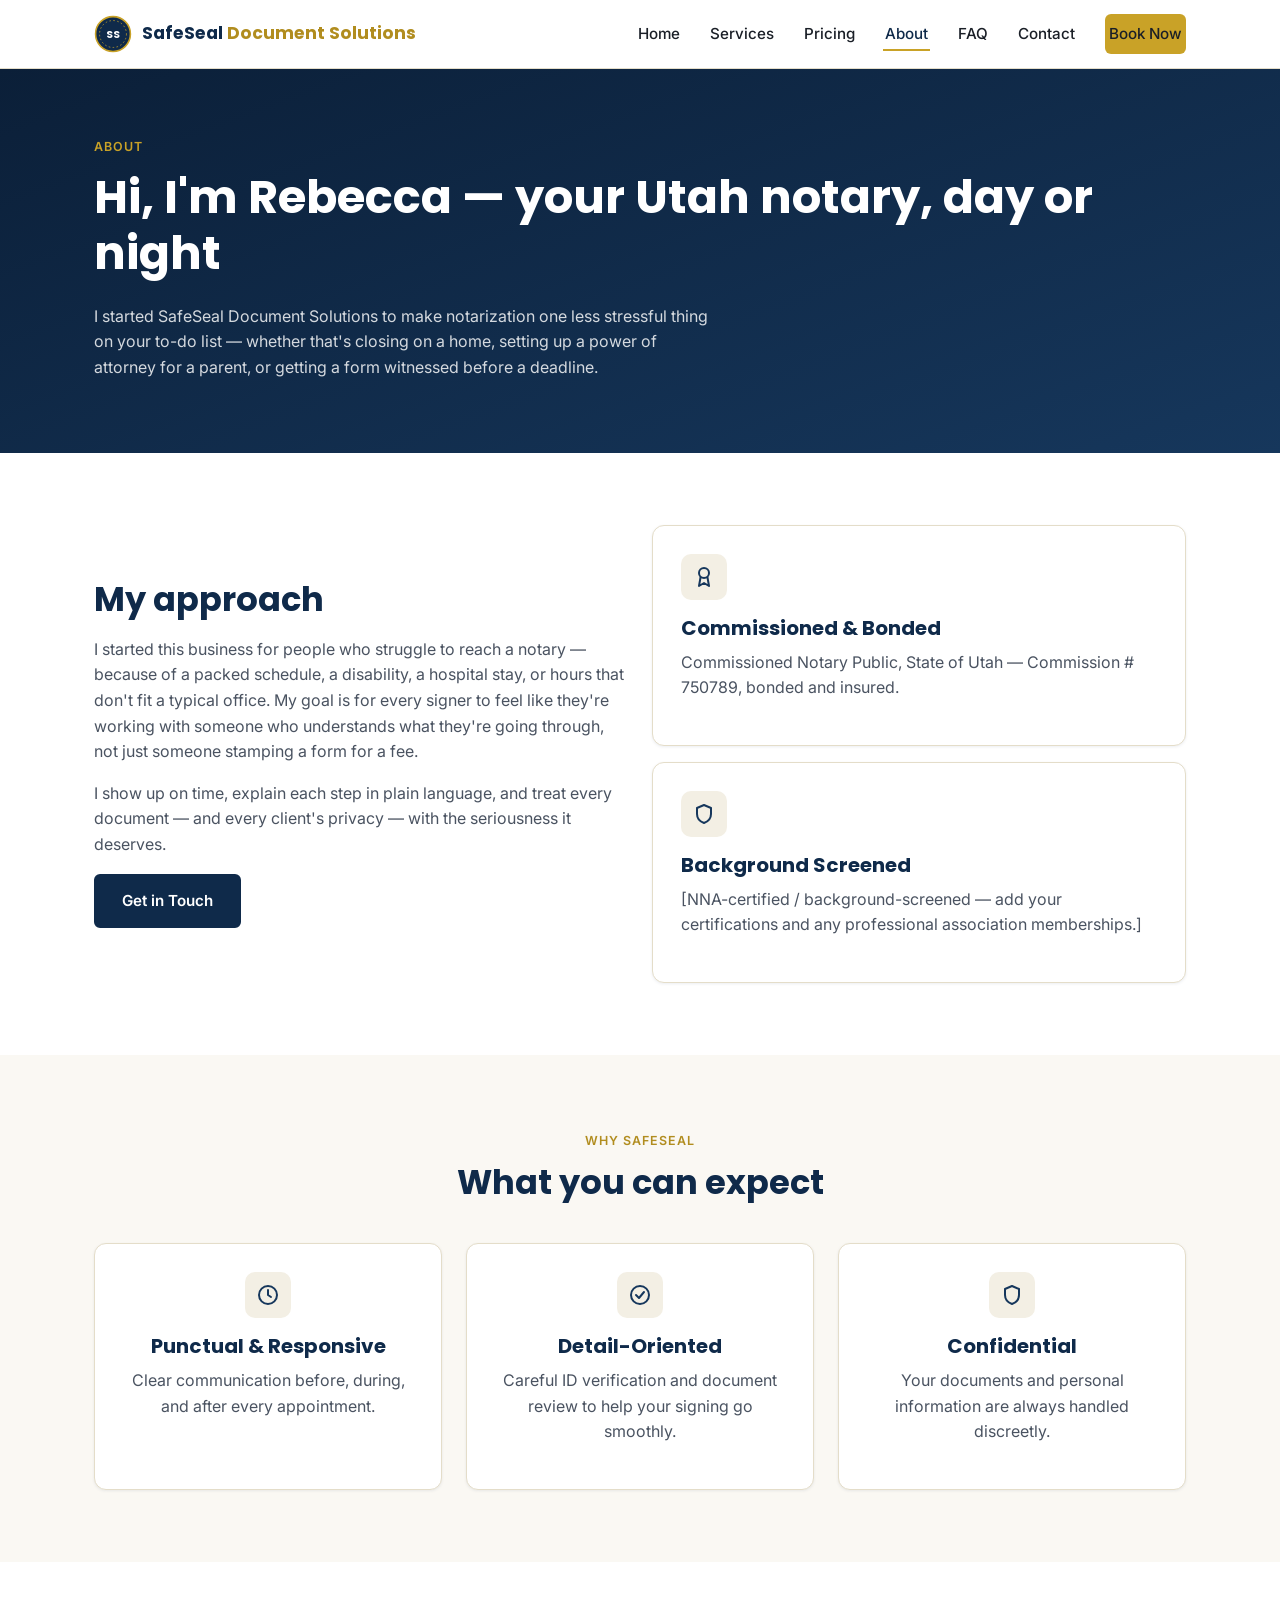
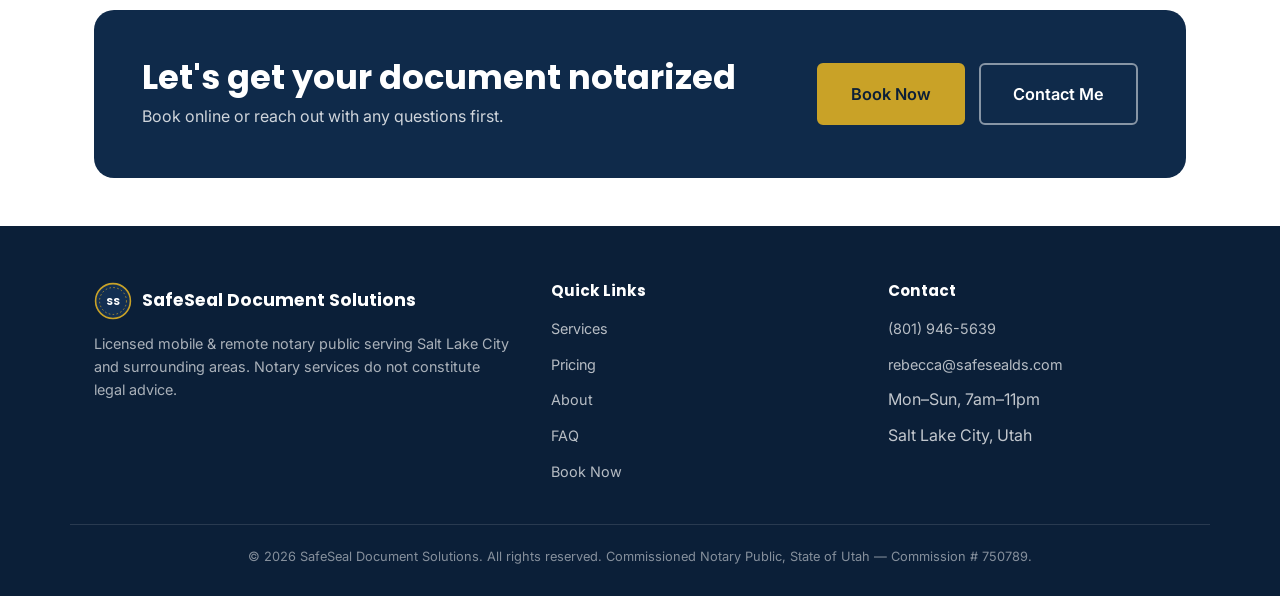
==== about.html @ cf3eb085 "Initial SafeSeal Document Solutions website" ====
<!doctype html>
<html lang="en">
<head>
<meta charset="UTF-8" />
<meta name="viewport" content="width=device-width, initial-scale=1.0" />
<title>About | SafeSeal Document Solutions</title>
<meta name="description" content="Meet your mobile and remote notary — licensed, bonded, insured, and committed to fast, professional service." />
<link rel="icon" href="data:image/svg+xml,%3Csvg xmlns='http://www.w3.org/2000/svg' viewBox='0 0 48 48'%3E%3Ccircle cx='24' cy='24' r='22' fill='%230f2a4a'/%3E%3Ccircle cx='24' cy='24' r='22' stroke='%23c9a227' stroke-width='2'/%3E%3Ctext x='24' y='30' text-anchor='middle' font-family='Arial' font-size='16' font-weight='700' fill='white'%3ESS%3C/text%3E%3C/svg%3E" />
<link rel="preconnect" href="https://fonts.googleapis.com" />
<link rel="preconnect" href="https://fonts.gstatic.com" crossorigin />
<link href="https://fonts.googleapis.com/css2?family=Inter:wght@400;500;600;700&family=Poppins:wght@600;700&display=swap" rel="stylesheet" />
<link rel="stylesheet" href="css/style.css" />
</head>
<body>

<header class="site-header">
  <div class="container header-inner">
    <a href="index.html" class="logo">
      <svg class="seal" viewBox="0 0 48 48" fill="none" xmlns="http://www.w3.org/2000/svg">
        <circle cx="24" cy="24" r="22" fill="#0f2a4a"/>
        <circle cx="24" cy="24" r="22" stroke="#c9a227" stroke-width="2"/>
        <circle cx="24" cy="24" r="17" stroke="#c9a227" stroke-width="1" stroke-dasharray="2 3"/>
        <text x="24" y="29" text-anchor="middle" font-family="Poppins, sans-serif" font-size="14" font-weight="700" fill="#ffffff">SS</text>
      </svg>
      <span class="logo-text">SafeSeal <span class="accent">Document Solutions</span></span>
    </a>
    <button class="nav-toggle" aria-label="Toggle menu" aria-expanded="false">
      <svg viewBox="0 0 24 24" fill="none" stroke="currentColor" stroke-width="2" stroke-linecap="round"><line x1="3" y1="6" x2="21" y2="6"/><line x1="3" y1="12" x2="21" y2="12"/><line x1="3" y1="18" x2="21" y2="18"/></svg>
    </button>
    <nav class="site-nav">
      <ul>
        <li><a href="index.html">Home</a></li>
        <li><a href="services.html">Services</a></li>
        <li><a href="pricing.html">Pricing</a></li>
        <li><a href="about.html" aria-current="page">About</a></li>
        <li><a href="faq.html">FAQ</a></li>
        <li><a href="contact.html">Contact</a></li>
      </ul>
      <a href="book.html" class="btn btn-primary nav-cta">Book Now</a>
    </nav>
  </div>
</header>

<section class="section-navy page-hero">
  <div class="container">
    <span class="eyebrow">About</span>
    <h1>Hi, I'm Rebecca — your Utah notary, day or night</h1>
    <p>I started SafeSeal Document Solutions to make notarization one less stressful thing on your to-do list — whether that's closing on a home, setting up a power of attorney for a parent, or getting a form witnessed before a deadline.</p>
  </div>
</section>

<section>
  <div class="container grid grid-2" style="align-items:center;">
    <div>
      <h2>My approach</h2>
      <p>I started this business for people who struggle to reach a notary — because of a packed schedule, a disability, a hospital stay, or hours that don't fit a typical office. My goal is for every signer to feel like they're working with someone who understands what they're going through, not just someone stamping a form for a fee.</p>
      <p>I show up on time, explain each step in plain language, and treat every document — and every client's privacy — with the seriousness it deserves.</p>
      <a href="contact.html" class="btn btn-navy">Get in Touch</a>
    </div>
    <div class="grid" style="gap:16px;">
      <div class="card">
        <div class="card-icon"><svg viewBox="0 0 24 24" fill="none" stroke="currentColor" stroke-width="2" stroke-linecap="round" stroke-linejoin="round"><circle cx="12" cy="8" r="5"/><polyline points="8.5 12.5 7 21 12 18 17 21 15.5 12.5"/></svg></div>
        <h3>Commissioned &amp; Bonded</h3>
        <p>Commissioned Notary Public, State of Utah — Commission # 750789, bonded and insured.</p>
      </div>
      <div class="card">
        <div class="card-icon"><svg viewBox="0 0 24 24" fill="none" stroke="currentColor" stroke-width="2" stroke-linecap="round" stroke-linejoin="round"><path d="M12 3l7 3v6c0 4.5-3 7.5-7 9-4-1.5-7-4.5-7-9V6z"/></svg></div>
        <h3>Background Screened</h3>
        <p>[NNA-certified / background-screened — add your certifications and any professional association memberships.]</p>
      </div>
    </div>
  </div>
</section>

<section class="section-alt">
  <div class="container">
    <div class="section-head center">
      <span class="eyebrow">Why SafeSeal</span>
      <h2>What you can expect</h2>
    </div>
    <div class="grid grid-3">
      <div class="card text-center">
        <div class="card-icon" style="margin:0 auto 16px;"><svg viewBox="0 0 24 24" fill="none" stroke="currentColor" stroke-width="2" stroke-linecap="round" stroke-linejoin="round"><circle cx="12" cy="12" r="9"/><polyline points="12 7 12 12 15 14"/></svg></div>
        <h3>Punctual &amp; Responsive</h3>
        <p>Clear communication before, during, and after every appointment.</p>
      </div>
      <div class="card text-center">
        <div class="card-icon" style="margin:0 auto 16px;"><svg viewBox="0 0 24 24" fill="none" stroke="currentColor" stroke-width="2" stroke-linecap="round" stroke-linejoin="round"><circle cx="12" cy="12" r="9"/><polyline points="8 12 11 15 16 9"/></svg></div>
        <h3>Detail-Oriented</h3>
        <p>Careful ID verification and document review to help your signing go smoothly.</p>
      </div>
      <div class="card text-center">
        <div class="card-icon" style="margin:0 auto 16px;"><svg viewBox="0 0 24 24" fill="none" stroke="currentColor" stroke-width="2" stroke-linecap="round" stroke-linejoin="round"><path d="M12 3l7 3v6c0 4.5-3 7.5-7 9-4-1.5-7-4.5-7-9V6z"/></svg></div>
        <h3>Confidential</h3>
        <p>Your documents and personal information are always handled discreetly.</p>
      </div>
    </div>
  </div>
</section>

<section class="section-tight">
  <div class="container">
    <div class="cta-band">
      <div>
        <h2>Let's get your document notarized</h2>
        <p>Book online or reach out with any questions first.</p>
      </div>
      <div class="btn-row">
        <a href="book.html" class="btn btn-primary btn-lg">Book Now</a>
        <a href="contact.html" class="btn btn-outline btn-lg">Contact Me</a>
      </div>
    </div>
  </div>
</section>

<footer class="site-footer">
  <div class="container footer-inner">
    <div>
      <a href="index.html" class="logo">
        <svg class="seal" viewBox="0 0 48 48" fill="none" xmlns="http://www.w3.org/2000/svg">
          <circle cx="24" cy="24" r="22" fill="#132f52"/>
          <circle cx="24" cy="24" r="22" stroke="#c9a227" stroke-width="2"/>
          <circle cx="24" cy="24" r="17" stroke="#c9a227" stroke-width="1" stroke-dasharray="2 3"/>
          <text x="24" y="29" text-anchor="middle" font-family="Poppins, sans-serif" font-size="14" font-weight="700" fill="#ffffff">SS</text>
        </svg>
        <span class="logo-text">SafeSeal Document Solutions</span>
      </a>
      <p>Licensed mobile &amp; remote notary public serving Salt Lake City and surrounding areas. Notary services do not constitute legal advice.</p>
    </div>
    <div>
      <h4>Quick Links</h4>
      <ul class="footer-links">
        <li><a href="services.html">Services</a></li>
        <li><a href="pricing.html">Pricing</a></li>
        <li><a href="about.html">About</a></li>
        <li><a href="faq.html">FAQ</a></li>
        <li><a href="book.html">Book Now</a></li>
      </ul>
    </div>
    <div>
      <h4>Contact</h4>
      <ul class="footer-links">
        <li><a href="tel:+18019465639">(801) 946-5639</a></li>
        <li><a href="mailto:rebecca@safesealds.com">rebecca@safesealds.com</a></li>
        <li>Mon–Sun, 7am–11pm</li>
        <li>Salt Lake City, Utah</li>
      </ul>
    </div>
  </div>
  <div class="container footer-bottom">
    &copy; 2026 SafeSeal Document Solutions. All rights reserved. Commissioned Notary Public, State of Utah — Commission # 750789.
  </div>
</footer>

<script src="js/main.js"></script>
</body>
</html>
---- css/style.css ----
/* ==========================================================================
   SafeSeal Document Solutions — shared stylesheet
   ========================================================================== */

:root {
  --navy-950: #0b1f38;
  --navy-900: #0f2a4a;
  --navy-800: #16375c;
  --navy-700: #1f4a78;
  --gold-500: #c9a227;
  --gold-600: #b18d1f;
  --cream-50: #faf8f3;
  --cream-100: #f3efe4;
  --ink-900: #1a1f27;
  --ink-600: #4a5361;
  --ink-400: #7c8794;
  --white: #ffffff;
  --border: #e4ddc9;
  --success-bg: #eaf6ec;
  --success-ink: #1e5b2f;

  --font-heading: "Poppins", "Segoe UI", system-ui, sans-serif;
  --font-body: "Inter", "Segoe UI", system-ui, sans-serif;

  --radius-sm: 6px;
  --radius-md: 12px;
  --radius-lg: 20px;
  --shadow-sm: 0 1px 3px rgba(15, 42, 74, 0.08);
  --shadow-md: 0 8px 24px rgba(15, 42, 74, 0.12);
  --container-w: 1140px;
}

* { box-sizing: border-box; }
html { scroll-behavior: smooth; }

body {
  margin: 0;
  font-family: var(--font-body);
  color: var(--ink-900);
  background: var(--white);
  line-height: 1.6;
  -webkit-font-smoothing: antialiased;
}

h1, h2, h3, h4 {
  font-family: var(--font-heading);
  color: var(--navy-900);
  line-height: 1.2;
  margin: 0 0 0.5em;
}

h1 { font-size: clamp(2rem, 4vw, 2.9rem); }
h2 { font-size: clamp(1.5rem, 3vw, 2.1rem); }
h3 { font-size: 1.25rem; }

p { margin: 0 0 1em; color: var(--ink-600); }

a { color: var(--navy-700); text-decoration: none; }
a:hover { color: var(--gold-600); }

img, svg { max-width: 100%; display: block; }

.container {
  width: 100%;
  max-width: var(--container-w);
  margin: 0 auto;
  padding: 0 24px;
}

section { padding: 72px 0; }
.section-tight { padding: 48px 0; }
.section-alt { background: var(--cream-50); }
.section-navy {
  background: linear-gradient(160deg, var(--navy-950), var(--navy-800));
  color: var(--white);
}
.section-navy h1, .section-navy h2, .section-navy h3 { color: var(--white); }
.section-navy p { color: rgba(255, 255, 255, 0.82); }

.eyebrow {
  display: inline-block;
  font-size: 0.78rem;
  letter-spacing: 0.08em;
  text-transform: uppercase;
  color: var(--gold-600);
  font-weight: 600;
  margin-bottom: 12px;
}
.section-navy .eyebrow { color: var(--gold-500); }

.section-head { max-width: 640px; margin: 0 0 40px; }
.section-head.center { margin-left: auto; margin-right: auto; text-align: center; }

/* Buttons */
.btn {
  display: inline-flex;
  align-items: center;
  justify-content: center;
  gap: 8px;
  padding: 13px 26px;
  border-radius: var(--radius-sm);
  font-weight: 600;
  font-size: 0.95rem;
  border: 2px solid transparent;
  cursor: pointer;
  transition: transform 0.15s ease, box-shadow 0.15s ease, background 0.15s ease, color 0.15s ease;
}
.btn:hover { transform: translateY(-1px); }

.btn-primary {
  background: var(--gold-500);
  color: var(--navy-950);
  border-color: var(--gold-500);
}
.btn-primary:hover { background: var(--gold-600); border-color: var(--gold-600); color: var(--navy-950); box-shadow: var(--shadow-md); }

.btn-outline {
  background: transparent;
  color: var(--white);
  border-color: rgba(255, 255, 255, 0.5);
}
.btn-outline:hover { background: rgba(255, 255, 255, 0.1); color: var(--white); }

.btn-navy {
  background: var(--navy-900);
  color: var(--white);
  border-color: var(--navy-900);
}
.btn-navy:hover { background: var(--navy-800); border-color: var(--navy-800); color: var(--white); }

.btn-block { width: 100%; }
.btn-lg { padding: 16px 32px; font-size: 1.02rem; }

.btn-row { display: flex; flex-wrap: wrap; gap: 14px; }

/* ==========================================================================
   Header / nav
   ========================================================================== */

.site-header {
  position: sticky;
  top: 0;
  z-index: 50;
  background: rgba(255, 255, 255, 0.96);
  backdrop-filter: blur(6px);
  border-bottom: 1px solid var(--border);
}

.header-inner {
  display: flex;
  align-items: center;
  justify-content: space-between;
  padding: 14px 24px;
  gap: 20px;
}

.logo {
  display: flex;
  align-items: center;
  gap: 10px;
  font-family: var(--font-heading);
  font-weight: 700;
  font-size: 1.08rem;
  color: var(--navy-900);
}
.logo:hover { color: var(--navy-900); }
.logo .seal { width: 38px; height: 38px; flex-shrink: 0; }
.logo .logo-text .accent { color: var(--gold-600); }

.nav-toggle {
  display: none;
  background: none;
  border: none;
  cursor: pointer;
  padding: 8px;
  color: var(--navy-900);
}
.nav-toggle svg { width: 26px; height: 26px; }

.site-nav {
  display: flex;
  align-items: center;
  gap: 28px;
}

.site-nav ul {
  list-style: none;
  display: flex;
  gap: 26px;
  margin: 0;
  padding: 0;
}

.site-nav a {
  font-weight: 500;
  font-size: 0.95rem;
  color: var(--ink-900);
  padding: 6px 2px;
  border-bottom: 2px solid transparent;
}
.site-nav a:hover,
.site-nav a[aria-current="page"] {
  color: var(--navy-900);
  border-bottom-color: var(--gold-500);
}

.nav-cta { white-space: nowrap; }

@media (max-width: 860px) {
  .nav-toggle { display: inline-flex; }
  .site-nav {
    position: absolute;
    top: 100%;
    left: 0;
    right: 0;
    background: var(--white);
    flex-direction: column;
    align-items: stretch;
    gap: 0;
    padding: 8px 24px 20px;
    border-bottom: 1px solid var(--border);
    box-shadow: var(--shadow-md);
    display: none;
  }
  .site-nav.is-open { display: flex; }
  .site-nav ul {
    flex-direction: column;
    gap: 0;
  }
  .site-nav ul li a {
    display: block;
    padding: 12px 0;
    border-bottom: 1px solid var(--border);
  }
  .nav-cta { margin-top: 14px; }
}

/* ==========================================================================
   Hero
   ========================================================================== */

.hero {
  padding: 88px 0 96px;
}
.hero-grid {
  display: grid;
  grid-template-columns: 1.1fr 0.9fr;
  gap: 48px;
  align-items: center;
}
.hero h1 { margin-bottom: 20px; }
.hero-lead {
  font-size: 1.1rem;
  color: rgba(255, 255, 255, 0.85);
  max-width: 520px;
}
.hero-trust {
  display: flex;
  flex-wrap: wrap;
  gap: 18px;
  margin-top: 36px;
  padding-top: 28px;
  border-top: 1px solid rgba(255, 255, 255, 0.15);
}
.hero-trust-item {
  display: flex;
  align-items: center;
  gap: 8px;
  font-size: 0.88rem;
  color: rgba(255, 255, 255, 0.8);
}
.hero-trust-item svg { width: 18px; height: 18px; color: var(--gold-500); flex-shrink: 0; }

.hero-card {
  background: var(--white);
  border-radius: var(--radius-lg);
  padding: 32px;
  box-shadow: var(--shadow-md);
  color: var(--ink-900);
}
.hero-card h3 { margin-bottom: 6px; }
.hero-card p { font-size: 0.92rem; }
.hero-card-list { list-style: none; margin: 20px 0; padding: 0; display: grid; gap: 12px; }
.hero-card-list li { display: flex; gap: 10px; font-size: 0.92rem; color: var(--ink-600); }
.hero-card-list svg { width: 18px; height: 18px; color: var(--gold-600); flex-shrink: 0; margin-top: 2px; }

@media (max-width: 900px) {
  .hero-grid { grid-template-columns: 1fr; }
}

/* ==========================================================================
   Grids / cards
   ========================================================================== */

.grid {
  display: grid;
  gap: 24px;
}
.grid-2 { grid-template-columns: repeat(2, 1fr); }
.grid-3 { grid-template-columns: repeat(3, 1fr); }
.grid-4 { grid-template-columns: repeat(4, 1fr); }

@media (max-width: 900px) {
  .grid-3, .grid-4 { grid-template-columns: repeat(2, 1fr); }
}
@media (max-width: 620px) {
  .grid-2, .grid-3, .grid-4 { grid-template-columns: 1fr; }
}

.card {
  background: var(--white);
  border: 1px solid var(--border);
  border-radius: var(--radius-md);
  padding: 28px;
  box-shadow: var(--shadow-sm);
  height: 100%;
}
.card-icon {
  width: 46px;
  height: 46px;
  border-radius: 10px;
  background: var(--cream-100);
  display: flex;
  align-items: center;
  justify-content: center;
  margin-bottom: 16px;
}
.card-icon svg { width: 24px; height: 24px; color: var(--navy-800); }
.card ul { margin: 14px 0 0; padding-left: 20px; color: var(--ink-600); font-size: 0.92rem; }
.card ul li { margin-bottom: 6px; }
.card .btn { margin-top: 18px; }

/* Steps */
.steps {
  counter-reset: step;
  display: grid;
  grid-template-columns: repeat(3, 1fr);
  gap: 28px;
}
@media (max-width: 760px) { .steps { grid-template-columns: 1fr; } }
.step { position: relative; padding-left: 4px; }
.step-num {
  counter-increment: step;
  width: 44px;
  height: 44px;
  border-radius: 50%;
  background: var(--navy-900);
  color: var(--gold-500);
  display: flex;
  align-items: center;
  justify-content: center;
  font-family: var(--font-heading);
  font-weight: 700;
  margin-bottom: 16px;
}
.step-num::before { content: counter(step); }

/* Testimonial / quote */
.quote-card {
  background: var(--cream-50);
  border-left: 4px solid var(--gold-500);
  border-radius: var(--radius-md);
  padding: 24px 28px;
  font-style: italic;
  color: var(--ink-700, var(--ink-600));
}
.quote-card cite {
  display: block;
  margin-top: 14px;
  font-style: normal;
  font-weight: 600;
  font-size: 0.88rem;
  color: var(--navy-800);
}
.placeholder-note {
  display: inline-block;
  margin-top: 10px;
  font-size: 0.78rem;
  background: #fff4d6;
  color: #7a5c00;
  padding: 4px 10px;
  border-radius: 999px;
  font-style: normal;
}

/* CTA band */
.cta-band {
  background: var(--navy-900);
  color: var(--white);
  border-radius: var(--radius-lg);
  padding: 48px;
  display: flex;
  align-items: center;
  justify-content: space-between;
  gap: 24px;
  flex-wrap: wrap;
}
.cta-band h2 { color: var(--white); margin-bottom: 6px; }
.cta-band p { color: rgba(255, 255, 255, 0.8); margin: 0; }

/* ==========================================================================
   Pricing table
   ========================================================================== */

.pricing-table {
  width: 100%;
  border-collapse: collapse;
  background: var(--white);
  border-radius: var(--radius-md);
  overflow: hidden;
  box-shadow: var(--shadow-sm);
}
.pricing-table th, .pricing-table td {
  padding: 16px 20px;
  text-align: left;
  border-bottom: 1px solid var(--border);
  font-size: 0.95rem;
}
.pricing-table thead th {
  background: var(--navy-900);
  color: var(--white);
  font-family: var(--font-heading);
  font-weight: 600;
}
.pricing-table tbody tr:last-child td { border-bottom: none; }
.pricing-table td.price { font-weight: 700; color: var(--navy-900); white-space: nowrap; }
.table-scroll { overflow-x: auto; }

.disclaimer-box {
  background: var(--cream-50);
  border: 1px solid var(--border);
  border-radius: var(--radius-md);
  padding: 20px 24px;
  font-size: 0.9rem;
  color: var(--ink-600);
  margin-top: 28px;
}

/* ==========================================================================
   FAQ (native details/summary accordion)
   ========================================================================== */

.faq-list { display: grid; gap: 12px; }
.faq-item {
  background: var(--white);
  border: 1px solid var(--border);
  border-radius: var(--radius-md);
  padding: 4px 24px;
}
.faq-item summary {
  cursor: pointer;
  font-family: var(--font-heading);
  font-weight: 600;
  padding: 18px 0;
  list-style: none;
  display: flex;
  align-items: center;
  justify-content: space-between;
  gap: 16px;
}
.faq-item summary::-webkit-details-marker { display: none; }
.faq-item summary::after {
  content: "+";
  font-size: 1.4rem;
  color: var(--gold-600);
  flex-shrink: 0;
}
.faq-item[open] summary::after { content: "\2212"; }
.faq-item p { padding-bottom: 18px; margin: 0; }

/* ==========================================================================
   Forms
   ========================================================================== */

.form-card {
  background: var(--white);
  border: 1px solid var(--border);
  border-radius: var(--radius-lg);
  padding: 36px;
  box-shadow: var(--shadow-sm);
}
.form-row { display: grid; gap: 18px; }
.form-row.two { grid-template-columns: 1fr 1fr; }
@media (max-width: 560px) { .form-row.two { grid-template-columns: 1fr; } }

label {
  display: block;
  font-weight: 600;
  font-size: 0.88rem;
  color: var(--navy-900);
  margin-bottom: 6px;
}
input, select, textarea {
  width: 100%;
  padding: 12px 14px;
  border: 1px solid var(--border);
  border-radius: var(--radius-sm);
  font-family: var(--font-body);
  font-size: 0.95rem;
  color: var(--ink-900);
  background: var(--cream-50);
}
input:focus, select:focus, textarea:focus {
  outline: none;
  border-color: var(--navy-700);
  background: var(--white);
}
textarea { resize: vertical; min-height: 120px; }
.field { margin-bottom: 18px; }
.honeypot { position: absolute; left: -9999px; opacity: 0; height: 0; overflow: hidden; }

.form-note {
  font-size: 0.8rem;
  color: var(--ink-400);
  margin-top: 14px;
}

/* Contact info list */
.info-list { list-style: none; margin: 0; padding: 0; display: grid; gap: 20px; }
.info-list li { display: flex; gap: 14px; }
.info-list svg { width: 22px; height: 22px; color: var(--gold-600); flex-shrink: 0; margin-top: 2px; }
.info-list strong { display: block; color: var(--navy-900); font-family: var(--font-heading); font-size: 0.95rem; }
.info-list span { color: var(--ink-600); font-size: 0.92rem; }

/* Embed frame (Calendly / booking) */
.embed-frame {
  border: 1px dashed var(--border);
  border-radius: var(--radius-md);
  background: var(--cream-50);
  min-height: 640px;
  display: flex;
  align-items: center;
  justify-content: center;
  text-align: center;
  padding: 32px;
}
.embed-frame iframe { width: 100%; height: 640px; border: none; border-radius: var(--radius-md); }
.embed-placeholder { max-width: 420px; color: var(--ink-600); }
.embed-placeholder svg { width: 40px; height: 40px; color: var(--gold-600); margin: 0 auto 14px; }
.embed-placeholder code {
  display: block;
  background: var(--white);
  border: 1px solid var(--border);
  border-radius: var(--radius-sm);
  padding: 10px 12px;
  margin-top: 12px;
  font-size: 0.78rem;
  text-align: left;
  overflow-x: auto;
}

/* ==========================================================================
   Footer
   ========================================================================== */

.site-footer {
  background: var(--navy-950);
  color: rgba(255, 255, 255, 0.75);
  padding-top: 56px;
}
.footer-inner {
  display: grid;
  grid-template-columns: 1.4fr 1fr 1fr;
  gap: 40px;
  padding-bottom: 40px;
  border-bottom: 1px solid rgba(255, 255, 255, 0.12);
}
@media (max-width: 760px) { .footer-inner { grid-template-columns: 1fr; } }
.footer-inner h4 { color: var(--white); font-size: 0.95rem; margin-bottom: 16px; }
.footer-inner .logo { color: var(--white); margin-bottom: 12px; }
.footer-inner p { color: rgba(255, 255, 255, 0.65); font-size: 0.9rem; }
.footer-links { list-style: none; margin: 0; padding: 0; display: grid; gap: 10px; }
.footer-links a { color: rgba(255, 255, 255, 0.7); font-size: 0.9rem; }
.footer-links a:hover { color: var(--gold-500); }
.footer-bottom {
  padding: 22px 0 28px;
  font-size: 0.8rem;
  color: rgba(255, 255, 255, 0.5);
  text-align: center;
}
.footer-bottom a { color: rgba(255, 255, 255, 0.6); }

/* ==========================================================================
   Misc utility
   ========================================================================== */

.text-center { text-align: center; }
.mt-0 { margin-top: 0; }
.badge {
  display: inline-flex;
  align-items: center;
  gap: 6px;
  background: var(--cream-100);
  color: var(--navy-800);
  font-size: 0.8rem;
  font-weight: 600;
  padding: 6px 12px;
  border-radius: 999px;
}
.page-hero {
  padding: 64px 0 56px;
}
.page-hero p { max-width: 620px; }

.success-box {
  background: var(--success-bg);
  color: var(--success-ink);
  border-radius: var(--radius-md);
  padding: 20px 24px;
  margin-bottom: 24px;
  font-weight: 500;
}
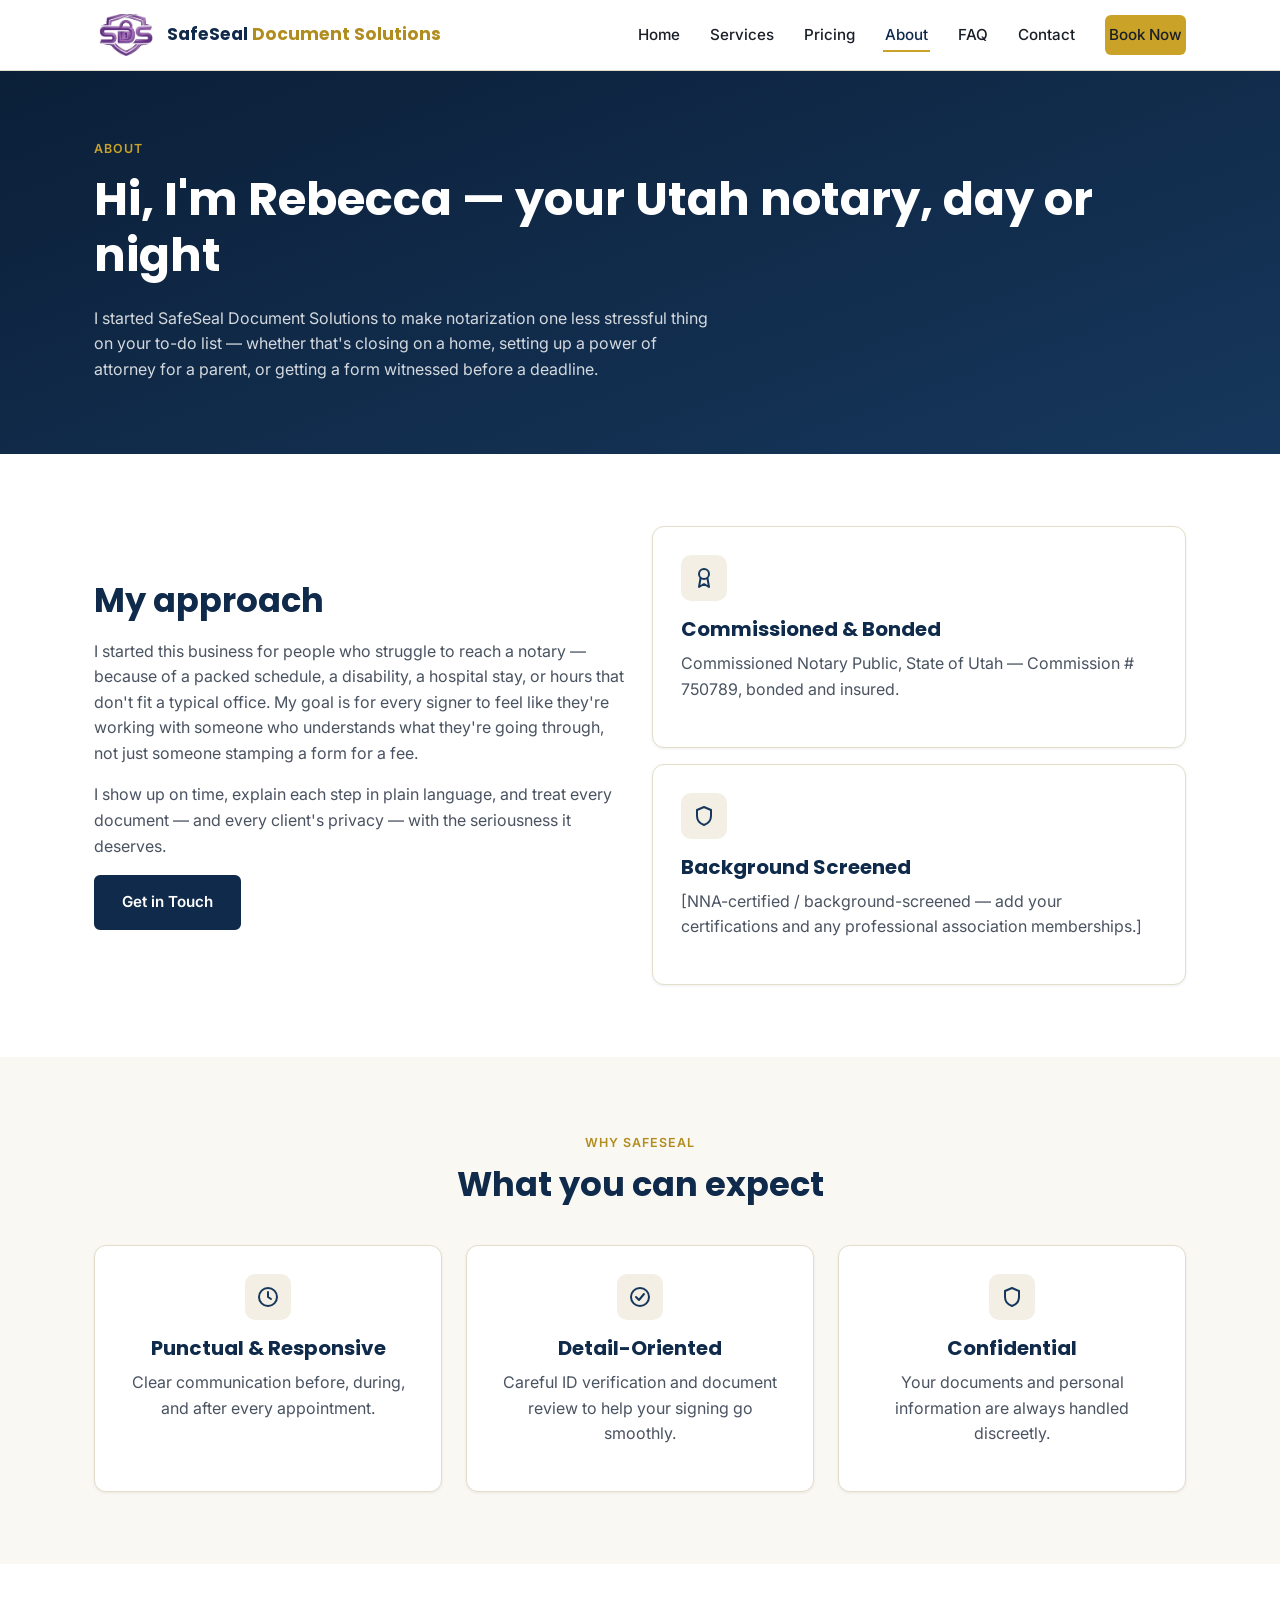
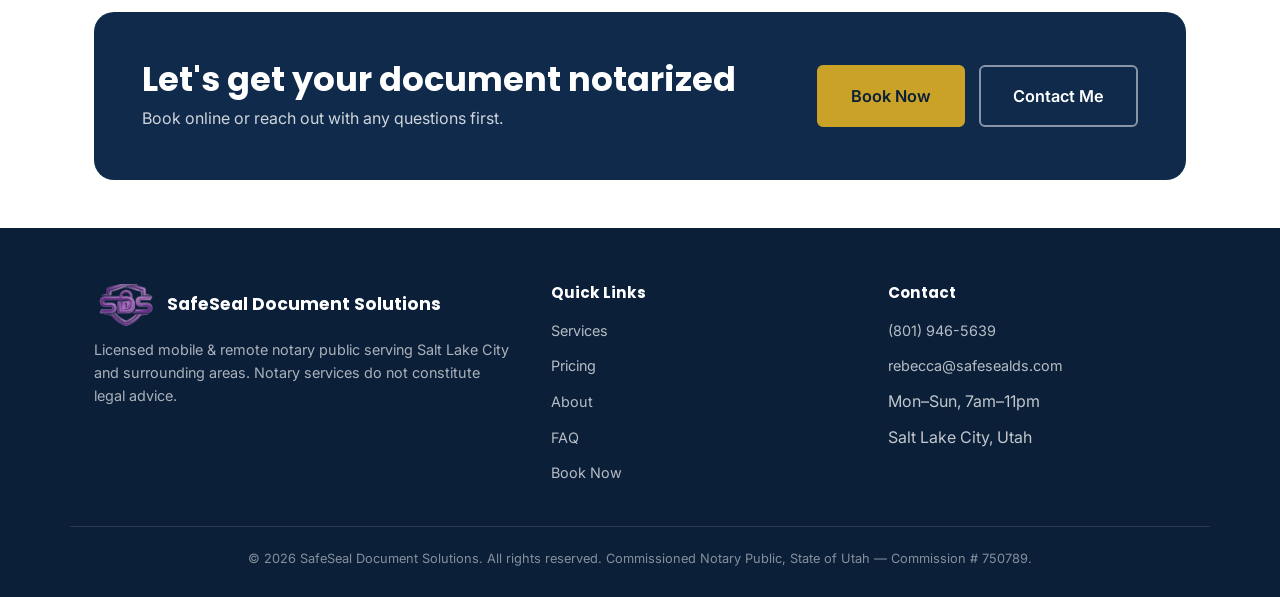
==== commit f8450713: "Replace placeholder seal with real SafeSeal logo; wire up Calendly and Formspree; finalize pricing" ====
--- a/about.html
+++ b/about.html
@@ -5,7 +5,7 @@
 <meta name="viewport" content="width=device-width, initial-scale=1.0" />
 <title>About | SafeSeal Document Solutions</title>
 <meta name="description" content="Meet your mobile and remote notary — licensed, bonded, insured, and committed to fast, professional service." />
-<link rel="icon" href="data:image/svg+xml,%3Csvg xmlns='http://www.w3.org/2000/svg' viewBox='0 0 48 48'%3E%3Ccircle cx='24' cy='24' r='22' fill='%230f2a4a'/%3E%3Ccircle cx='24' cy='24' r='22' stroke='%23c9a227' stroke-width='2'/%3E%3Ctext x='24' y='30' text-anchor='middle' font-family='Arial' font-size='16' font-weight='700' fill='white'%3ESS%3C/text%3E%3C/svg%3E" />
+<link rel="icon" href="images/favicon.png" />
 <link rel="preconnect" href="https://fonts.googleapis.com" />
 <link rel="preconnect" href="https://fonts.gstatic.com" crossorigin />
 <link href="https://fonts.googleapis.com/css2?family=Inter:wght@400;500;600;700&family=Poppins:wght@600;700&display=swap" rel="stylesheet" />
@@ -16,12 +16,7 @@
 <header class="site-header">
   <div class="container header-inner">
     <a href="index.html" class="logo">
-      <svg class="seal" viewBox="0 0 48 48" fill="none" xmlns="http://www.w3.org/2000/svg">
-        <circle cx="24" cy="24" r="22" fill="#0f2a4a"/>
-        <circle cx="24" cy="24" r="22" stroke="#c9a227" stroke-width="2"/>
-        <circle cx="24" cy="24" r="17" stroke="#c9a227" stroke-width="1" stroke-dasharray="2 3"/>
-        <text x="24" y="29" text-anchor="middle" font-family="Poppins, sans-serif" font-size="14" font-weight="700" fill="#ffffff">SS</text>
-      </svg>
+      <img src="images/logo.png" alt="SafeSeal Document Solutions logo" class="seal" />
       <span class="logo-text">SafeSeal <span class="accent">Document Solutions</span></span>
     </a>
     <button class="nav-toggle" aria-label="Toggle menu" aria-expanded="false">
@@ -117,12 +112,7 @@
   <div class="container footer-inner">
     <div>
       <a href="index.html" class="logo">
-        <svg class="seal" viewBox="0 0 48 48" fill="none" xmlns="http://www.w3.org/2000/svg">
-          <circle cx="24" cy="24" r="22" fill="#132f52"/>
-          <circle cx="24" cy="24" r="22" stroke="#c9a227" stroke-width="2"/>
-          <circle cx="24" cy="24" r="17" stroke="#c9a227" stroke-width="1" stroke-dasharray="2 3"/>
-          <text x="24" y="29" text-anchor="middle" font-family="Poppins, sans-serif" font-size="14" font-weight="700" fill="#ffffff">SS</text>
-        </svg>
+        <img src="images/logo.png" alt="SafeSeal Document Solutions logo" class="seal" />
         <span class="logo-text">SafeSeal Document Solutions</span>
       </a>
       <p>Licensed mobile &amp; remote notary public serving Salt Lake City and surrounding areas. Notary services do not constitute legal advice.</p>
--- a/css/style.css
+++ b/css/style.css
@@ -164,7 +164,7 @@
   color: var(--navy-900);
 }
 .logo:hover { color: var(--navy-900); }
-.logo .seal { width: 38px; height: 38px; flex-shrink: 0; }
+.logo .seal { height: 42px; width: auto; flex-shrink: 0; object-fit: contain; }
 .logo .logo-text .accent { color: var(--gold-600); }
 
 .nav-toggle {
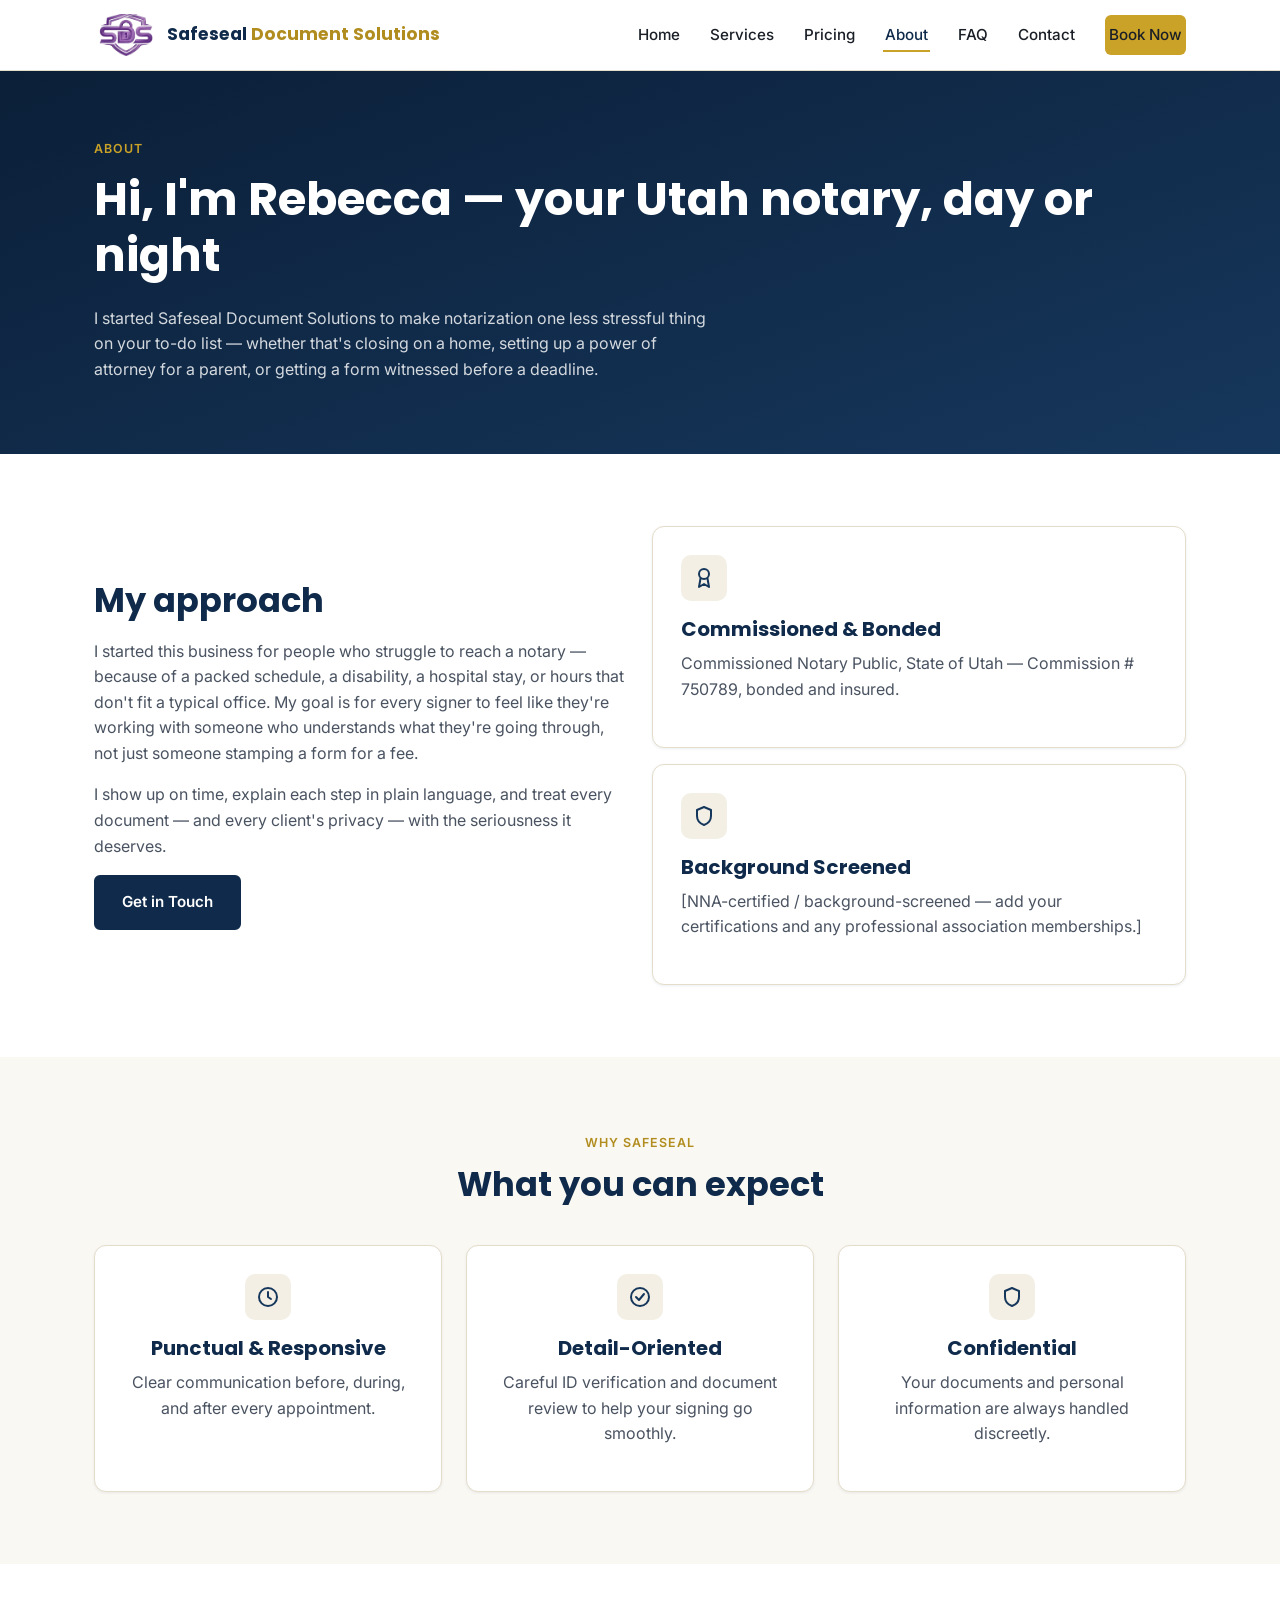
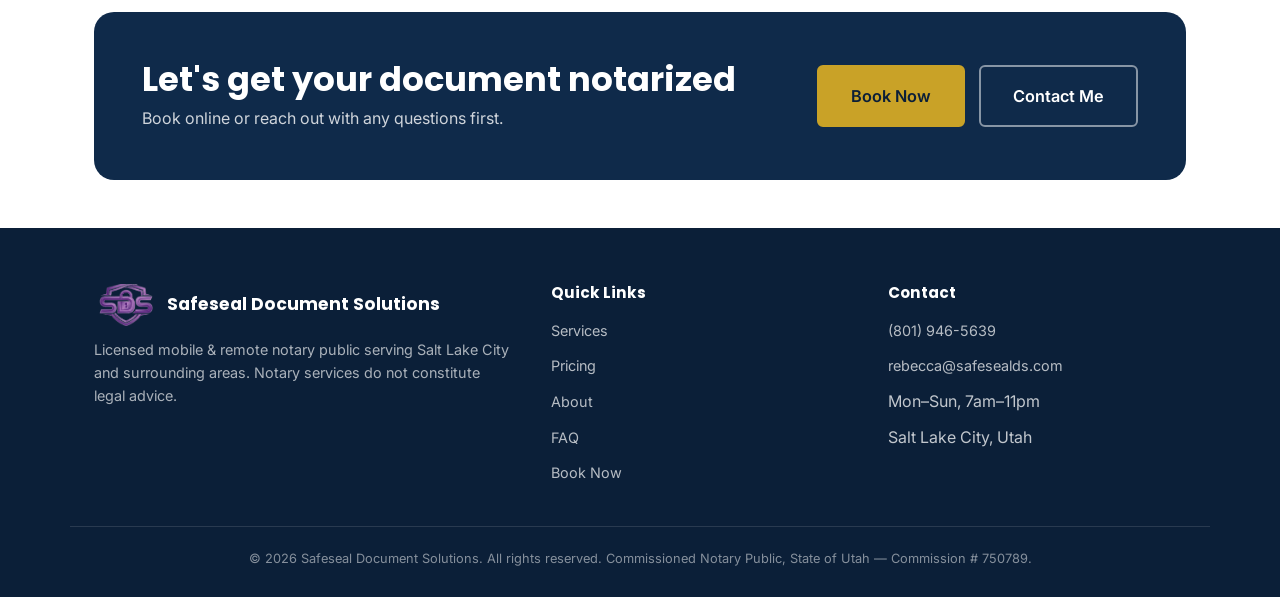
==== commit 872f7c96: "Fix capitalization: SafeSeal -> Safeseal" ====
--- a/about.html
+++ b/about.html
@@ -3,7 +3,7 @@
 <head>
 <meta charset="UTF-8" />
 <meta name="viewport" content="width=device-width, initial-scale=1.0" />
-<title>About | SafeSeal Document Solutions</title>
+<title>About | Safeseal Document Solutions</title>
 <meta name="description" content="Meet your mobile and remote notary — licensed, bonded, insured, and committed to fast, professional service." />
 <link rel="icon" href="images/favicon.png" />
 <link rel="preconnect" href="https://fonts.googleapis.com" />
@@ -16,8 +16,8 @@
 <header class="site-header">
   <div class="container header-inner">
     <a href="index.html" class="logo">
-      <img src="images/logo.png" alt="SafeSeal Document Solutions logo" class="seal" />
-      <span class="logo-text">SafeSeal <span class="accent">Document Solutions</span></span>
+      <img src="images/logo.png" alt="Safeseal Document Solutions logo" class="seal" />
+      <span class="logo-text">Safeseal <span class="accent">Document Solutions</span></span>
     </a>
     <button class="nav-toggle" aria-label="Toggle menu" aria-expanded="false">
       <svg viewBox="0 0 24 24" fill="none" stroke="currentColor" stroke-width="2" stroke-linecap="round"><line x1="3" y1="6" x2="21" y2="6"/><line x1="3" y1="12" x2="21" y2="12"/><line x1="3" y1="18" x2="21" y2="18"/></svg>
@@ -40,7 +40,7 @@
   <div class="container">
     <span class="eyebrow">About</span>
     <h1>Hi, I'm Rebecca — your Utah notary, day or night</h1>
-    <p>I started SafeSeal Document Solutions to make notarization one less stressful thing on your to-do list — whether that's closing on a home, setting up a power of attorney for a parent, or getting a form witnessed before a deadline.</p>
+    <p>I started Safeseal Document Solutions to make notarization one less stressful thing on your to-do list — whether that's closing on a home, setting up a power of attorney for a parent, or getting a form witnessed before a deadline.</p>
   </div>
 </section>
 
@@ -70,7 +70,7 @@
 <section class="section-alt">
   <div class="container">
     <div class="section-head center">
-      <span class="eyebrow">Why SafeSeal</span>
+      <span class="eyebrow">Why Safeseal</span>
       <h2>What you can expect</h2>
     </div>
     <div class="grid grid-3">
@@ -112,8 +112,8 @@
   <div class="container footer-inner">
     <div>
       <a href="index.html" class="logo">
-        <img src="images/logo.png" alt="SafeSeal Document Solutions logo" class="seal" />
-        <span class="logo-text">SafeSeal Document Solutions</span>
+        <img src="images/logo.png" alt="Safeseal Document Solutions logo" class="seal" />
+        <span class="logo-text">Safeseal Document Solutions</span>
       </a>
       <p>Licensed mobile &amp; remote notary public serving Salt Lake City and surrounding areas. Notary services do not constitute legal advice.</p>
     </div>
@@ -138,7 +138,7 @@
     </div>
   </div>
   <div class="container footer-bottom">
-    &copy; 2026 SafeSeal Document Solutions. All rights reserved. Commissioned Notary Public, State of Utah — Commission # 750789.
+    &copy; 2026 Safeseal Document Solutions. All rights reserved. Commissioned Notary Public, State of Utah — Commission # 750789.
   </div>
 </footer>
 
--- a/css/style.css
+++ b/css/style.css
@@ -1,5 +1,5 @@
 /* ==========================================================================
-   SafeSeal Document Solutions — shared stylesheet
+   Safeseal Document Solutions — shared stylesheet
    ========================================================================== */
 
 :root {
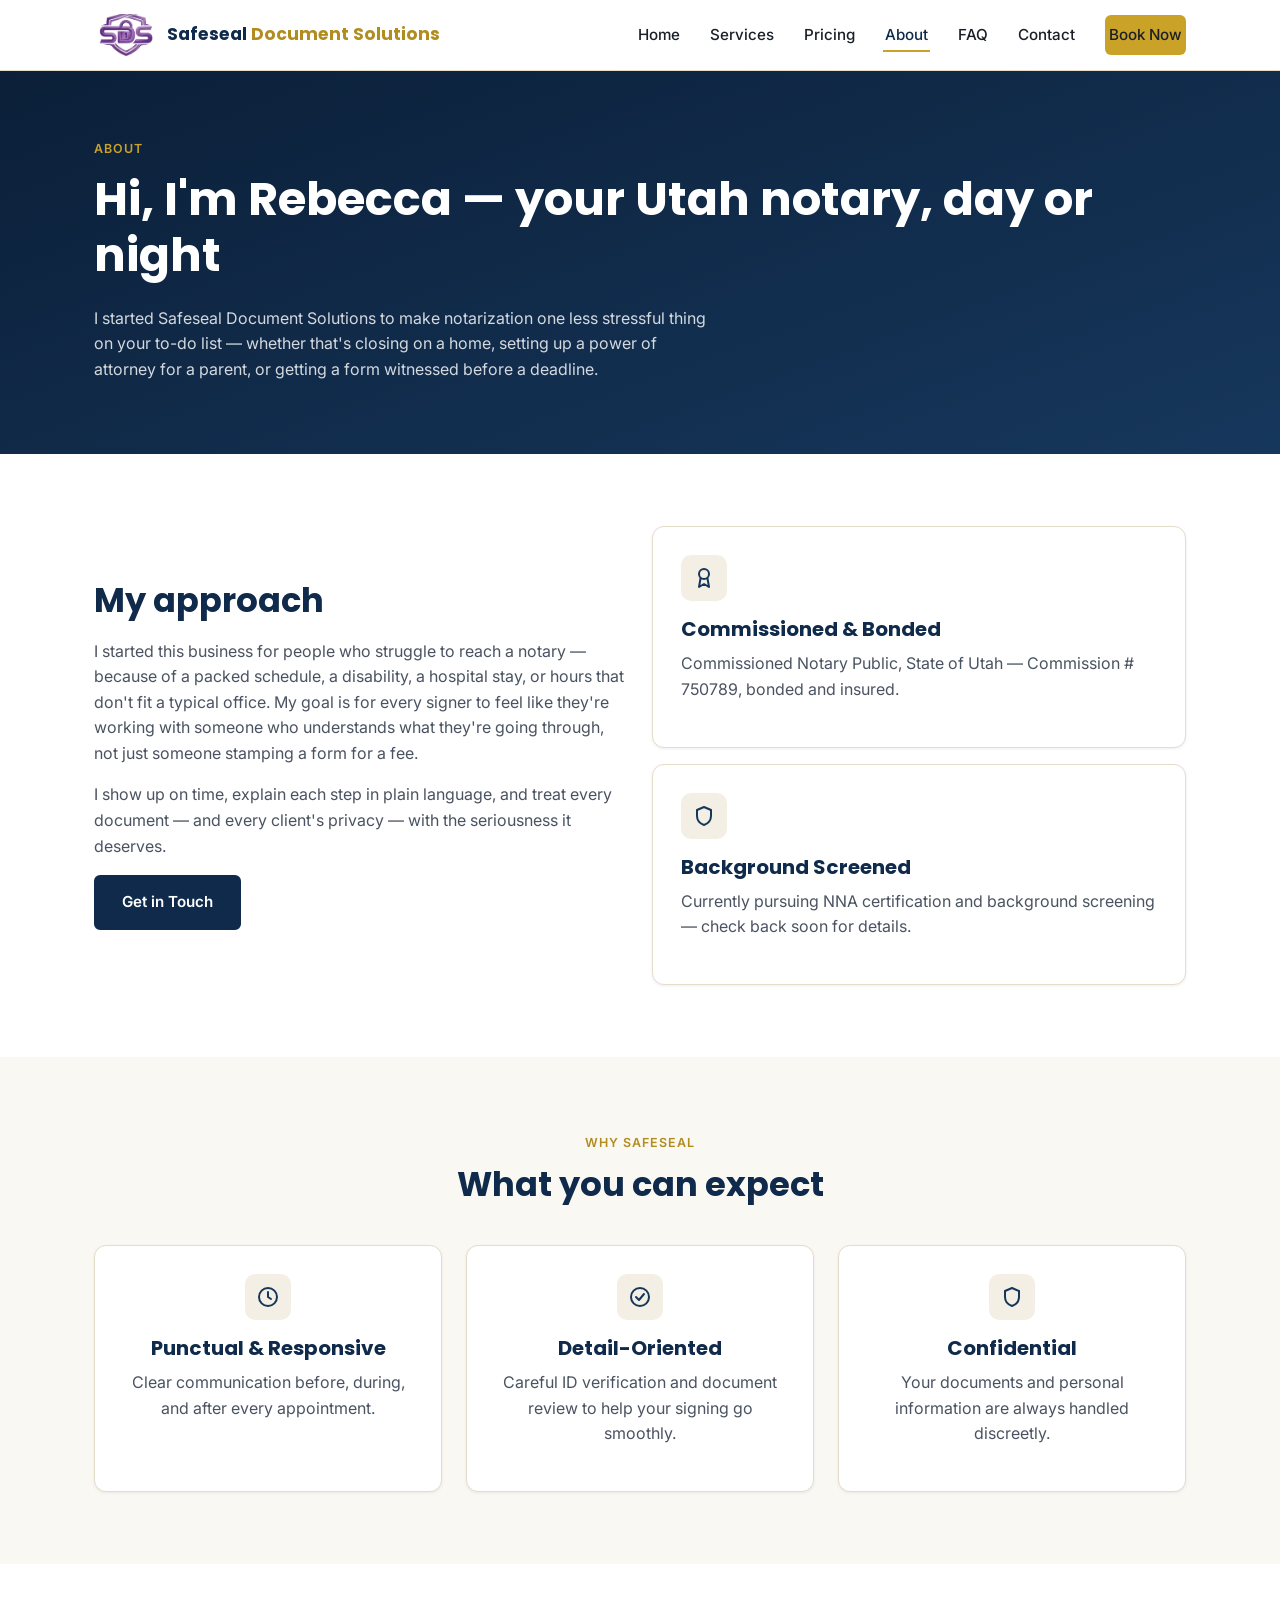
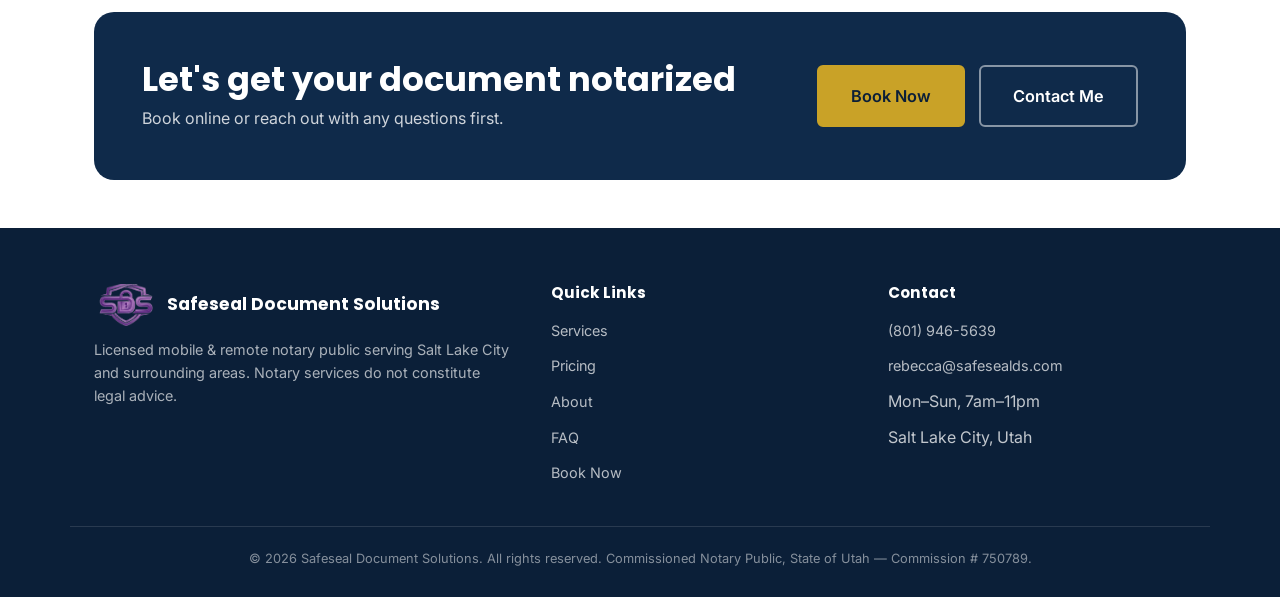
==== commit 1a3ef23b: "Replace NNA/background-screening placeholder with pursuing status Co-Authored-By: Claude Sonnet 5 <n" ====
--- a/about.html
+++ b/about.html
@@ -61,7 +61,7 @@
       <div class="card">
         <div class="card-icon"><svg viewBox="0 0 24 24" fill="none" stroke="currentColor" stroke-width="2" stroke-linecap="round" stroke-linejoin="round"><path d="M12 3l7 3v6c0 4.5-3 7.5-7 9-4-1.5-7-4.5-7-9V6z"/></svg></div>
         <h3>Background Screened</h3>
-        <p>[NNA-certified / background-screened — add your certifications and any professional association memberships.]</p>
+        <p>Currently pursuing NNA certification and background screening — check back soon for details.</p>
       </div>
     </div>
   </div>
--- a/css/style.css
+++ b/css/style.css
@@ -278,8 +278,8 @@
   box-shadow: var(--shadow-md);
   color: var(--ink-900);
 }
-.hero-card h3 { margin-bottom: 6px; }
-.hero-card p { font-size: 0.92rem; }
+.hero-card h3 { margin-bottom: 6px; color: var(--navy-900); }
+.hero-card p { font-size: 0.92rem; color: var(--ink-600); }
 .hero-card-list { list-style: none; margin: 20px 0; padding: 0; display: grid; gap: 12px; }
 .hero-card-list li { display: flex; gap: 10px; font-size: 0.92rem; color: var(--ink-600); }
 .hero-card-list svg { width: 18px; height: 18px; color: var(--gold-600); flex-shrink: 0; margin-top: 2px; }
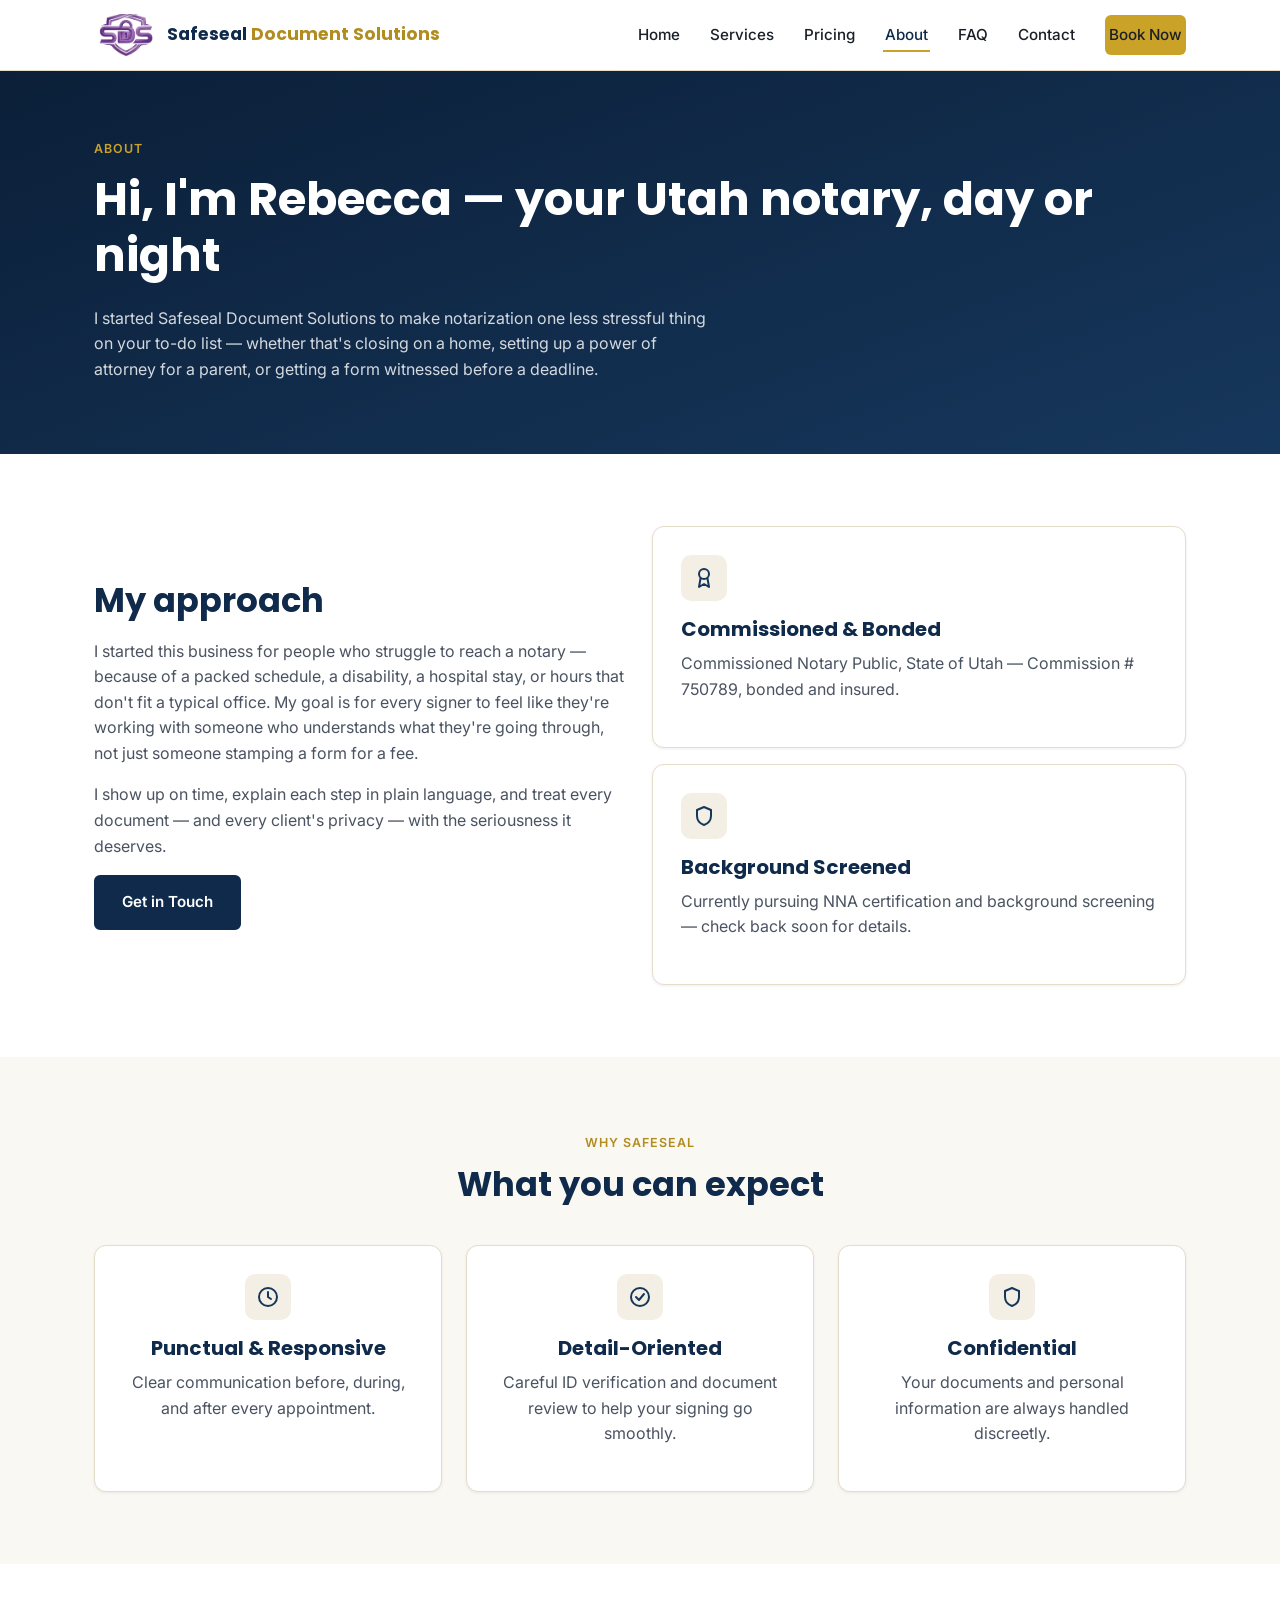
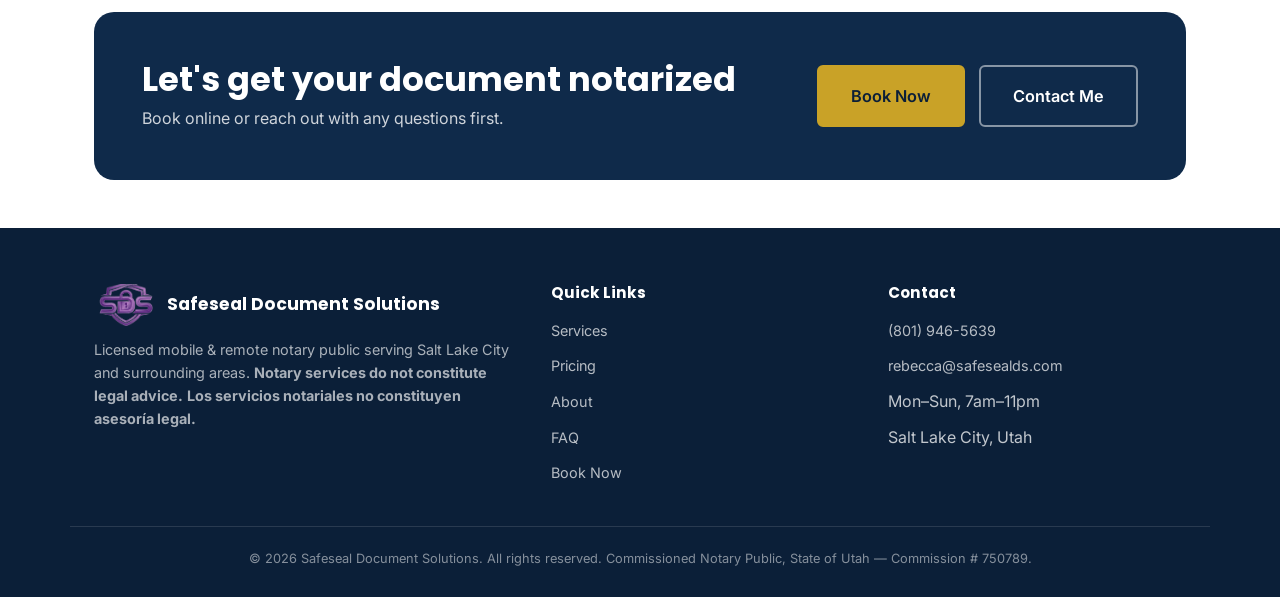
==== commit 524835c3: "Rebuild pricing table around real Stripe catalog; add prominent bilingual attorney disclaimer Pricin" ====
--- a/about.html
+++ b/about.html
@@ -115,7 +115,7 @@
         <img src="images/logo.png" alt="Safeseal Document Solutions logo" class="seal" />
         <span class="logo-text">Safeseal Document Solutions</span>
       </a>
-      <p>Licensed mobile &amp; remote notary public serving Salt Lake City and surrounding areas. Notary services do not constitute legal advice.</p>
+      <p>Licensed mobile &amp; remote notary public serving Salt Lake City and surrounding areas. <strong>Notary services do not constitute legal advice.</strong> <strong>Los servicios notariales no constituyen asesoría legal.</strong></p>
     </div>
     <div>
       <h4>Quick Links</h4>
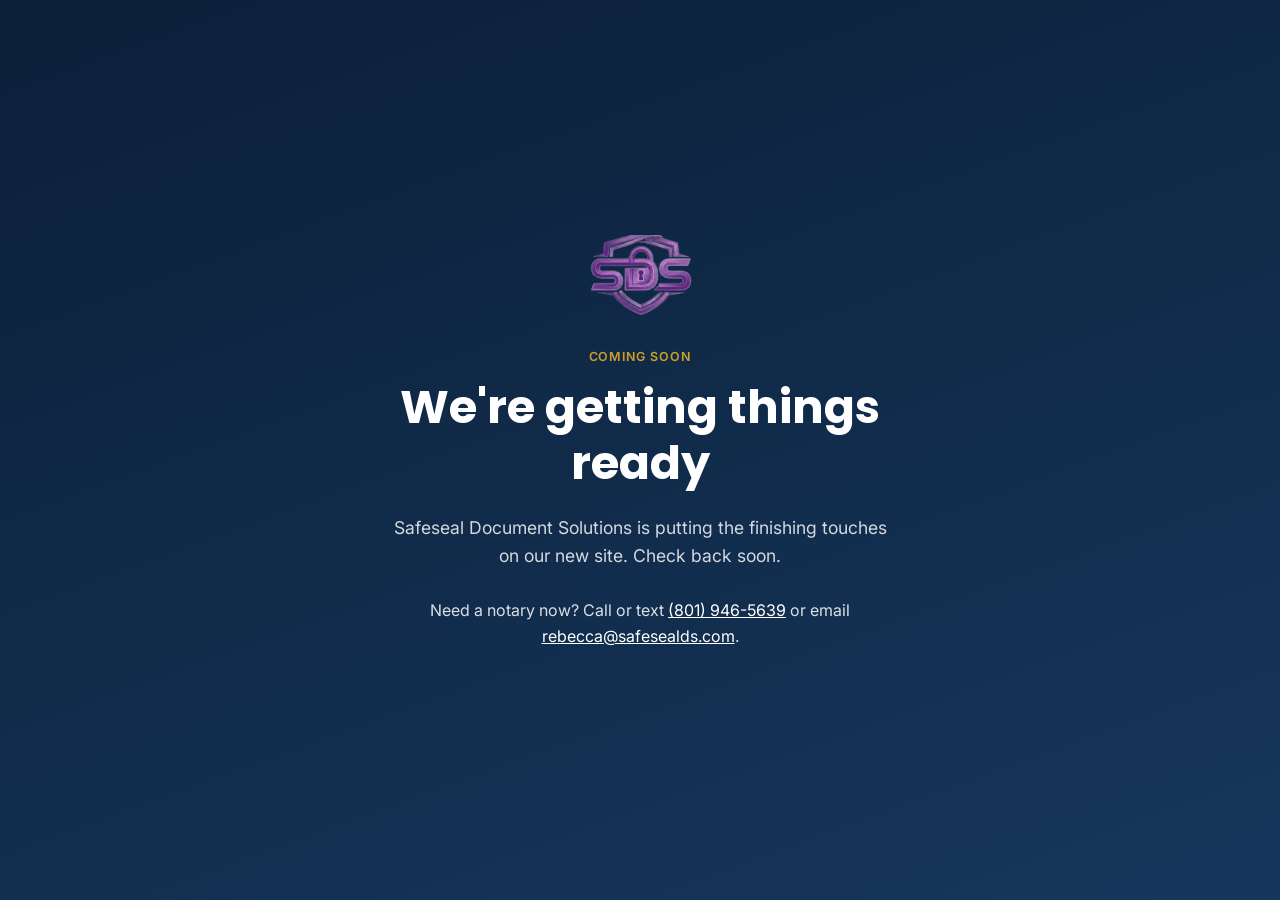
==== commit 5d3b512f: "Temporarily replace all pages with a Coming Soon placeholder Full site content is preserved in git h" ====
--- a/about.html
+++ b/about.html
@@ -3,8 +3,9 @@
 <head>
 <meta charset="UTF-8" />
 <meta name="viewport" content="width=device-width, initial-scale=1.0" />
-<title>About | Safeseal Document Solutions</title>
-<meta name="description" content="Meet your mobile and remote notary — licensed, bonded, insured, and committed to fast, professional service." />
+<title>Safeseal Document Solutions — Coming Soon</title>
+<meta name="description" content="Safeseal Document Solutions is putting the finishing touches on our new site. Check back soon." />
+<meta name="robots" content="noindex, nofollow" />
 <link rel="icon" href="images/favicon.png" />
 <link rel="preconnect" href="https://fonts.googleapis.com" />
 <link rel="preconnect" href="https://fonts.gstatic.com" crossorigin />
@@ -13,135 +14,15 @@
 </head>
 <body>
 
-<header class="site-header">
-  <div class="container header-inner">
-    <a href="index.html" class="logo">
-      <img src="images/logo.png" alt="Safeseal Document Solutions logo" class="seal" />
-      <span class="logo-text">Safeseal <span class="accent">Document Solutions</span></span>
-    </a>
-    <button class="nav-toggle" aria-label="Toggle menu" aria-expanded="false">
-      <svg viewBox="0 0 24 24" fill="none" stroke="currentColor" stroke-width="2" stroke-linecap="round"><line x1="3" y1="6" x2="21" y2="6"/><line x1="3" y1="12" x2="21" y2="12"/><line x1="3" y1="18" x2="21" y2="18"/></svg>
-    </button>
-    <nav class="site-nav">
-      <ul>
-        <li><a href="index.html">Home</a></li>
-        <li><a href="services.html">Services</a></li>
-        <li><a href="pricing.html">Pricing</a></li>
-        <li><a href="about.html" aria-current="page">About</a></li>
-        <li><a href="faq.html">FAQ</a></li>
-        <li><a href="contact.html">Contact</a></li>
-      </ul>
-      <a href="book.html" class="btn btn-primary nav-cta">Book Now</a>
-    </nav>
-  </div>
-</header>
-
-<section class="section-navy page-hero">
-  <div class="container">
-    <span class="eyebrow">About</span>
-    <h1>Hi, I'm Rebecca — your Utah notary, day or night</h1>
-    <p>I started Safeseal Document Solutions to make notarization one less stressful thing on your to-do list — whether that's closing on a home, setting up a power of attorney for a parent, or getting a form witnessed before a deadline.</p>
+<section class="section-navy" style="min-height:100vh; display:flex; align-items:center;">
+  <div class="container text-center" style="max-width:560px;">
+    <img src="images/logo.png" alt="Safeseal Document Solutions logo" style="width:120px; margin:0 auto 28px;" />
+    <span class="eyebrow">Coming Soon</span>
+    <h1>We're getting things ready</h1>
+    <p class="hero-lead" style="margin:0 auto 28px;">Safeseal Document Solutions is putting the finishing touches on our new site. Check back soon.</p>
+    <p style="color:rgba(255,255,255,0.85);">Need a notary now? Call or text <a href="tel:+18019465639" style="color:#fff;text-decoration:underline;">(801) 946-5639</a> or email <a href="mailto:rebecca@safesealds.com" style="color:#fff;text-decoration:underline;">rebecca@safesealds.com</a>.</p>
   </div>
 </section>
 
-<section>
-  <div class="container grid grid-2" style="align-items:center;">
-    <div>
-      <h2>My approach</h2>
-      <p>I started this business for people who struggle to reach a notary — because of a packed schedule, a disability, a hospital stay, or hours that don't fit a typical office. My goal is for every signer to feel like they're working with someone who understands what they're going through, not just someone stamping a form for a fee.</p>
-      <p>I show up on time, explain each step in plain language, and treat every document — and every client's privacy — with the seriousness it deserves.</p>
-      <a href="contact.html" class="btn btn-navy">Get in Touch</a>
-    </div>
-    <div class="grid" style="gap:16px;">
-      <div class="card">
-        <div class="card-icon"><svg viewBox="0 0 24 24" fill="none" stroke="currentColor" stroke-width="2" stroke-linecap="round" stroke-linejoin="round"><circle cx="12" cy="8" r="5"/><polyline points="8.5 12.5 7 21 12 18 17 21 15.5 12.5"/></svg></div>
-        <h3>Commissioned &amp; Bonded</h3>
-        <p>Commissioned Notary Public, State of Utah — Commission # 750789, bonded and insured.</p>
-      </div>
-      <div class="card">
-        <div class="card-icon"><svg viewBox="0 0 24 24" fill="none" stroke="currentColor" stroke-width="2" stroke-linecap="round" stroke-linejoin="round"><path d="M12 3l7 3v6c0 4.5-3 7.5-7 9-4-1.5-7-4.5-7-9V6z"/></svg></div>
-        <h3>Background Screened</h3>
-        <p>Currently pursuing NNA certification and background screening — check back soon for details.</p>
-      </div>
-    </div>
-  </div>
-</section>
-
-<section class="section-alt">
-  <div class="container">
-    <div class="section-head center">
-      <span class="eyebrow">Why Safeseal</span>
-      <h2>What you can expect</h2>
-    </div>
-    <div class="grid grid-3">
-      <div class="card text-center">
-        <div class="card-icon" style="margin:0 auto 16px;"><svg viewBox="0 0 24 24" fill="none" stroke="currentColor" stroke-width="2" stroke-linecap="round" stroke-linejoin="round"><circle cx="12" cy="12" r="9"/><polyline points="12 7 12 12 15 14"/></svg></div>
-        <h3>Punctual &amp; Responsive</h3>
-        <p>Clear communication before, during, and after every appointment.</p>
-      </div>
-      <div class="card text-center">
-        <div class="card-icon" style="margin:0 auto 16px;"><svg viewBox="0 0 24 24" fill="none" stroke="currentColor" stroke-width="2" stroke-linecap="round" stroke-linejoin="round"><circle cx="12" cy="12" r="9"/><polyline points="8 12 11 15 16 9"/></svg></div>
-        <h3>Detail-Oriented</h3>
-        <p>Careful ID verification and document review to help your signing go smoothly.</p>
-      </div>
-      <div class="card text-center">
-        <div class="card-icon" style="margin:0 auto 16px;"><svg viewBox="0 0 24 24" fill="none" stroke="currentColor" stroke-width="2" stroke-linecap="round" stroke-linejoin="round"><path d="M12 3l7 3v6c0 4.5-3 7.5-7 9-4-1.5-7-4.5-7-9V6z"/></svg></div>
-        <h3>Confidential</h3>
-        <p>Your documents and personal information are always handled discreetly.</p>
-      </div>
-    </div>
-  </div>
-</section>
-
-<section class="section-tight">
-  <div class="container">
-    <div class="cta-band">
-      <div>
-        <h2>Let's get your document notarized</h2>
-        <p>Book online or reach out with any questions first.</p>
-      </div>
-      <div class="btn-row">
-        <a href="book.html" class="btn btn-primary btn-lg">Book Now</a>
-        <a href="contact.html" class="btn btn-outline btn-lg">Contact Me</a>
-      </div>
-    </div>
-  </div>
-</section>
-
-<footer class="site-footer">
-  <div class="container footer-inner">
-    <div>
-      <a href="index.html" class="logo">
-        <img src="images/logo.png" alt="Safeseal Document Solutions logo" class="seal" />
-        <span class="logo-text">Safeseal Document Solutions</span>
-      </a>
-      <p>Licensed mobile &amp; remote notary public serving Salt Lake City and surrounding areas. <strong>Notary services do not constitute legal advice.</strong> <strong>Los servicios notariales no constituyen asesoría legal.</strong></p>
-    </div>
-    <div>
-      <h4>Quick Links</h4>
-      <ul class="footer-links">
-        <li><a href="services.html">Services</a></li>
-        <li><a href="pricing.html">Pricing</a></li>
-        <li><a href="about.html">About</a></li>
-        <li><a href="faq.html">FAQ</a></li>
-        <li><a href="book.html">Book Now</a></li>
-      </ul>
-    </div>
-    <div>
-      <h4>Contact</h4>
-      <ul class="footer-links">
-        <li><a href="tel:+18019465639">(801) 946-5639</a></li>
-        <li><a href="mailto:rebecca@safesealds.com">rebecca@safesealds.com</a></li>
-        <li>Mon–Sun, 7am–11pm</li>
-        <li>Salt Lake City, Utah</li>
-      </ul>
-    </div>
-  </div>
-  <div class="container footer-bottom">
-    &copy; 2026 Safeseal Document Solutions. All rights reserved. Commissioned Notary Public, State of Utah — Commission # 750789.
-  </div>
-</footer>
-
-<script src="js/main.js"></script>
 </body>
 </html>
